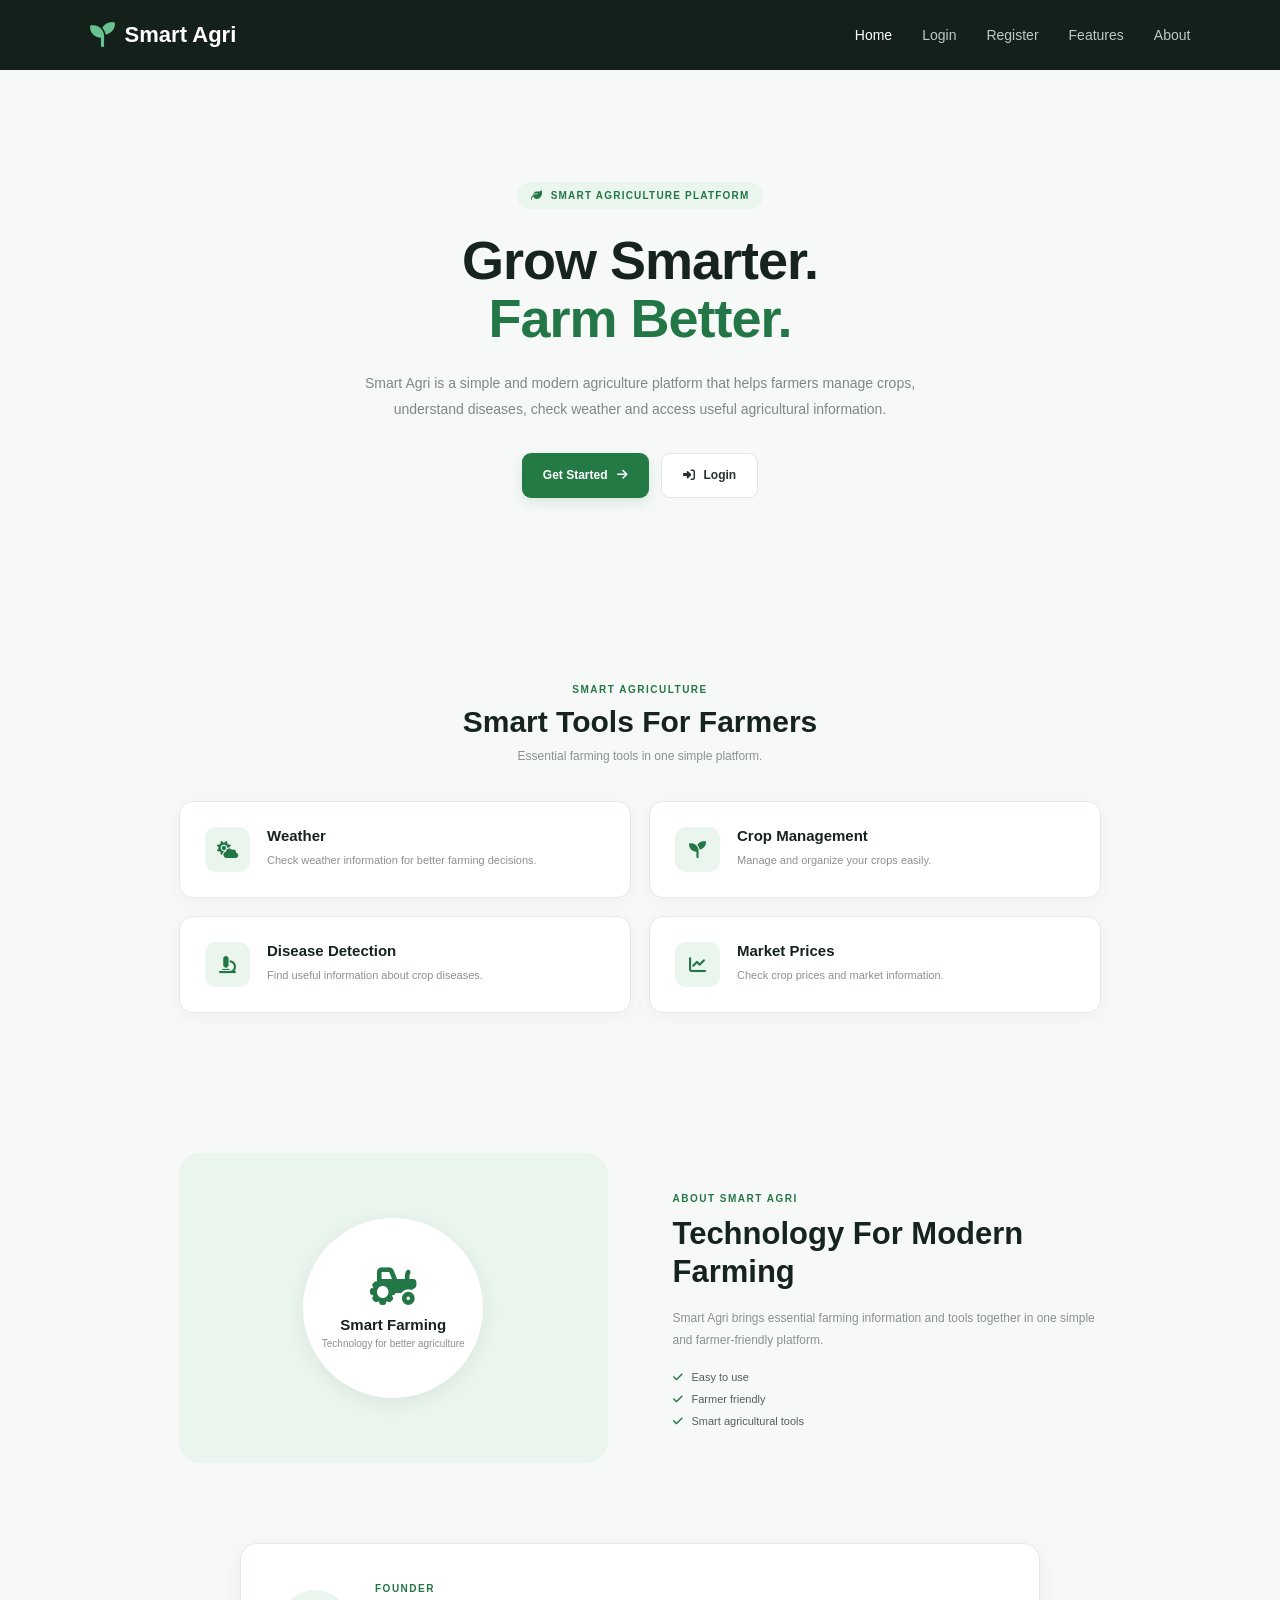
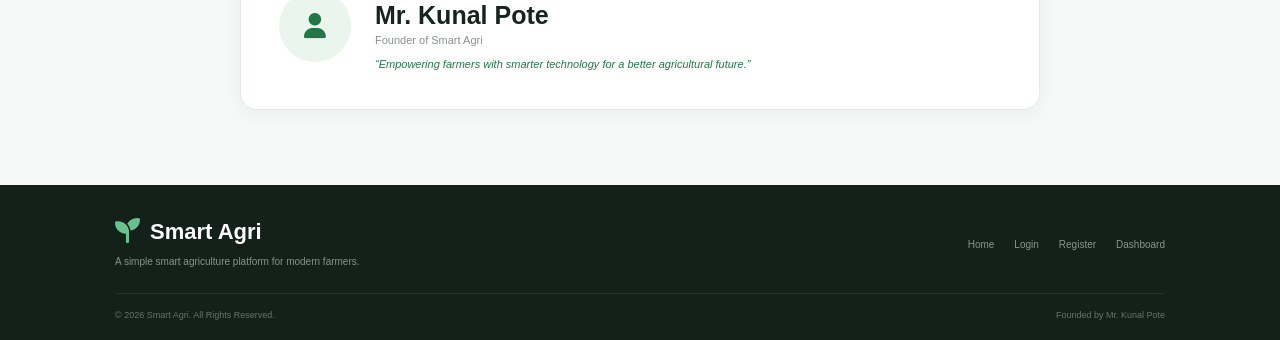
==== index.html @ 4801c4dd "Add files via upload" ====
<!DOCTYPE html>
<html lang="en">

<head>

<meta charset="UTF-8">
<meta name="viewport" content="width=device-width, initial-scale=1.0">

<title>Smart Agri</title>

<link rel="stylesheet"
href="https://cdnjs.cloudflare.com/ajax/libs/font-awesome/6.5.2/css/all.min.css">

<style>

*{
    margin:0;
    padding:0;
    box-sizing:border-box;
}

html{
    scroll-behavior:smooth;
}

body{
    font-family:"Segoe UI",Arial,sans-serif;
    background:#f7f9f8;
    color:#26332c;
    font-size:14px;
}


/* NAVBAR */

.navbar{
    height:70px;
    padding:0 7%;
    display:flex;
    align-items:center;
    justify-content:space-between;
    background:#14211a;
}

.logo{
    display:flex;
    align-items:center;
    gap:10px;
    color:#fff;
    font-size:22px;
    font-weight:700;
}

.logo i{
    color:#68c18e;
    font-size:25px;
}

.navbar nav{
    display:flex;
    gap:30px;
}

.navbar nav a{
    color:#bfc9c3;
    text-decoration:none;
    font-size:14px;
    transition:.2s;
}

.navbar nav a:hover,
.navbar nav a.active{
    color:#fff;
}


/* HERO */

.hero{
    max-width:950px;
    min-height:540px;
    margin:auto;
    padding:75px 6%;

    display:flex;
    align-items:center;
    justify-content:center;

    text-align:center;
}

.hero-content{
    max-width:680px;
}

.badge{
    display:inline-flex;
    align-items:center;
    gap:8px;

    padding:8px 14px;

    background:#eaf5ee;
    color:#237746;

    border-radius:20px;

    font-size:10px;
    font-weight:700;
    letter-spacing:1.2px;
}

.badge i{
    font-size:11px;
}

.hero h1{
    margin-top:22px;

    color:#17231d;

    font-size:54px;
    line-height:1.08;
    letter-spacing:-1px;
}

.hero h1 span{
    color:#237746;
}

.hero p{
    max-width:590px;

    margin:22px auto 0;

    color:#7d8982;

    font-size:14px;
    line-height:1.9;
}

.hero-buttons{
    display:flex;
    justify-content:center;
    gap:12px;

    margin-top:30px;
}

.btn{
    display:inline-flex;
    align-items:center;
    justify-content:center;
    gap:9px;

    min-height:45px;

    padding:0 21px;

    border-radius:9px;

    text-decoration:none;

    font-size:12px;
    font-weight:600;

    transition:.2s;
}

.btn-primary{
    background:#237a45;
    color:#fff;

    box-shadow:0 5px 14px rgba(31,122,77,.14);
}

.btn-primary:hover{
    background:#195f37;
    transform:translateY(-2px);
}

.btn-secondary{
    background:#fff;
    color:#26332c;

    border:1px solid #e1e8e4;
}

.btn-secondary:hover{
    border-color:#b8d4c3;
    transform:translateY(-2px);
}


/* FEATURES */

.features{
    max-width:1050px;
    margin:auto;

    padding:70px 5%;
}

.heading{
    text-align:center;

    margin-bottom:38px;
}

.heading span{
    color:#237746;

    font-size:10px;
    font-weight:700;

    letter-spacing:1.5px;
}

.heading h2{
    margin-top:9px;

    color:#17231d;

    font-size:30px;
}

.heading p{
    margin-top:10px;

    color:#89938d;

    font-size:12px;
}


.feature-grid{
    display:grid;

    grid-template-columns:repeat(2,1fr);

    gap:18px;
}

.feature-card{
    padding:25px;

    background:#fff;

    border:1px solid #e4ebe7;

    border-radius:14px;

    box-shadow:0 4px 18px rgba(25,45,34,.04);

    display:flex;
    align-items:flex-start;

    gap:17px;

    transition:.2s;
}

.feature-card:hover{
    transform:translateY(-3px);

    box-shadow:0 9px 25px rgba(25,45,34,.08);
}

.feature-icon{
    width:45px;
    height:45px;

    flex-shrink:0;

    display:flex;
    align-items:center;
    justify-content:center;

    border-radius:11px;

    background:#eaf5ee;
    color:#237746;

    font-size:17px;
}

.feature-card h3{
    color:#17231d;

    font-size:15px;
}

.feature-card p{
    margin-top:7px;

    color:#89938d;

    font-size:11px;

    line-height:1.7;
}


/* ABOUT */

.about{
    max-width:1050px;

    margin:auto;

    padding:70px 5%;

    display:grid;

    grid-template-columns:1fr 1fr;

    align-items:center;

    gap:65px;
}

.about-box{
    height:310px;

    display:flex;

    align-items:center;
    justify-content:center;

    background:#eaf5ee;

    border-radius:21px;
}

.about-circle{
    width:180px;
    height:180px;

    display:flex;

    flex-direction:column;

    align-items:center;
    justify-content:center;

    text-align:center;

    background:#fff;

    border-radius:50%;

    box-shadow:0 5px 20px rgba(25,45,34,.07);
}

.about-circle i{
    color:#237746;

    font-size:37px;

    margin-bottom:11px;
}

.about-circle h3{
    color:#17231d;

    font-size:15px;
}

.about-circle p{
    margin-top:5px;

    color:#89938d;

    font-size:10px;
}

.about-content span{
    color:#237746;

    font-size:10px;

    font-weight:700;

    letter-spacing:1.5px;
}

.about-content h2{
    margin-top:10px;

    color:#17231d;

    font-size:31px;

    line-height:1.25;
}

.about-content p{
    margin-top:16px;

    max-width:500px;

    color:#89938d;

    font-size:12px;

    line-height:1.8;
}

.about-list{
    margin-top:20px;

    display:grid;

    gap:10px;
}

.about-list div{
    display:flex;

    align-items:center;

    gap:9px;

    color:#536059;

    font-size:11px;
}

.about-list i{
    color:#237746;

    font-size:11px;
}


/* FOUNDER */

.founder{
    max-width:800px;

    margin:10px auto 75px;

    padding:35px 38px;

    background:#fff;

    border:1px solid #e4ebe7;

    border-radius:17px;

    box-shadow:0 5px 20px rgba(25,45,34,.05);

    display:flex;

    align-items:center;

    gap:24px;
}

.founder-icon{
    width:72px;
    height:72px;

    flex-shrink:0;

    display:flex;

    align-items:center;
    justify-content:center;

    background:#eaf5ee;

    color:#237746;

    border-radius:50%;

    font-size:25px;
}

.founder-info span{
    color:#237746;

    font-size:10px;

    font-weight:700;

    letter-spacing:1.5px;
}

.founder-info h2{
    margin-top:6px;

    color:#17231d;

    font-size:25px;
}

.founder-info p{
    margin-top:4px;

    color:#89938d;

    font-size:11px;
}

.quote{
    margin-top:10px;

    color:#237746;

    font-size:11px;

    font-style:italic;

    line-height:1.6;
}


/* FOOTER */

footer{
    background:#14211a;

    padding:34px 7% 20px;

    color:#fff;
}

.footer-content{
    max-width:1050px;

    margin:auto;

    display:flex;

    align-items:center;

    justify-content:space-between;

    gap:30px;
}

.footer-text p{
    margin-top:8px;

    max-width:320px;

    color:#87938c;

    font-size:10px;

    line-height:1.7;
}

.footer-links{
    display:flex;

    gap:20px;
}

.footer-links a{
    color:#89968f;

    text-decoration:none;

    font-size:10px;
}

.footer-links a:hover{
    color:#fff;
}

.footer-bottom{
    max-width:1050px;

    margin:23px auto 0;

    padding-top:16px;

    border-top:1px solid rgba(255,255,255,.08);

    display:flex;

    justify-content:space-between;

    color:#66736c;

    font-size:9px;
}


/* TABLET */

@media(max-width:850px){

    .hero{
        min-height:510px;

        padding:65px 6%;
    }

    .feature-grid{
        grid-template-columns:1fr;
    }

    .about{
        grid-template-columns:1fr;

        gap:42px;
    }

    .about-box{
        max-width:500px;

        width:100%;

        margin:auto;
    }

}


/* MOBILE */

@media(max-width:600px){

    .navbar{
        height:auto;

        padding:17px 5%;

        flex-direction:column;

        gap:14px;
    }

    .navbar nav{
        gap:16px;

        flex-wrap:wrap;

        justify-content:center;
    }

    .navbar nav a{
        font-size:11px;
    }


    .hero{
        min-height:480px;

        padding:55px 6%;
    }

    .hero h1{
        font-size:40px;
    }

    .hero p{
        font-size:12px;
    }

    .badge{
        font-size:9px;
    }

    .hero-buttons{
        flex-wrap:wrap;
    }


    .features{
        padding:55px 6%;
    }

    .heading h2{
        font-size:26px;
    }

    .heading p{
        font-size:11px;
    }


    .feature-card{
        padding:21px;
    }

    .feature-card h3{
        font-size:14px;
    }

    .feature-card p{
        font-size:10px;
    }


    .about{
        padding:55px 6%;
    }

    .about-content h2{
        font-size:27px;
    }

    .about-content p{
        font-size:11px;
    }


    .founder{
        margin:10px 5% 60px;

        padding:30px 22px;

        flex-direction:column;

        text-align:center;
    }


    .footer-content{
        flex-direction:column;

        text-align:center;
    }

    .footer-links{
        flex-wrap:wrap;

        justify-content:center;
    }

    .footer-bottom{
        flex-direction:column;

        gap:8px;

        text-align:center;
    }

}

</style>

</head>


<body>


<!-- NAVBAR -->

<header class="navbar">

    <div class="logo">

        <i class="fa-solid fa-seedling"></i>

        <span>Smart Agri</span>

    </div>


    <nav>

        <a href="index.html" class="active">
            Home
        </a>

        <a href="login.html">
            Login
        </a>

        <a href="register.html">
            Register
        </a>

        <a href="#features">
            Features
        </a>

        <a href="#about">
            About
        </a>

    </nav>

</header>



<!-- HERO -->

<section class="hero">

    <div class="hero-content">


        <div class="badge">

            <i class="fa-solid fa-leaf"></i>

            SMART AGRICULTURE PLATFORM

        </div>


        <h1>

            Grow Smarter.<br>

            <span>Farm Better.</span>

        </h1>


        <p>

            Smart Agri is a simple and modern agriculture
            platform that helps farmers manage crops,
            understand diseases, check weather and access
            useful agricultural information.

        </p>


        <div class="hero-buttons">


            <a href="register.html"
               class="btn btn-primary">

                Get Started

                <i class="fa-solid fa-arrow-right"></i>

            </a>


            <a href="login.html"
               class="btn btn-secondary">

                <i class="fa-solid fa-right-to-bracket"></i>

                Login

            </a>


        </div>


    </div>

</section>



<!-- FEATURES -->

<section class="features" id="features">


    <div class="heading">

        <span>SMART AGRICULTURE</span>

        <h2>Smart Tools For Farmers</h2>

        <p>
            Essential farming tools in one simple platform.
        </p>

    </div>



    <div class="feature-grid">


        <div class="feature-card">

            <div class="feature-icon">

                <i class="fa-solid fa-cloud-sun"></i>

            </div>

            <div>

                <h3>Weather</h3>

                <p>
                    Check weather information for
                    better farming decisions.
                </p>

            </div>

        </div>



        <div class="feature-card">

            <div class="feature-icon">

                <i class="fa-solid fa-seedling"></i>

            </div>

            <div>

                <h3>Crop Management</h3>

                <p>
                    Manage and organize your crops easily.
                </p>

            </div>

        </div>



        <div class="feature-card">

            <div class="feature-icon">

                <i class="fa-solid fa-microscope"></i>

            </div>

            <div>

                <h3>Disease Detection</h3>

                <p>
                    Find useful information about
                    crop diseases.
                </p>

            </div>

        </div>



        <div class="feature-card">

            <div class="feature-icon">

                <i class="fa-solid fa-chart-line"></i>

            </div>

            <div>

                <h3>Market Prices</h3>

                <p>
                    Check crop prices and market
                    information.
                </p>

            </div>

        </div>


    </div>

</section>



<!-- ABOUT -->

<section class="about" id="about">


    <div class="about-box">


        <div class="about-circle">

            <i class="fa-solid fa-tractor"></i>

            <h3>Smart Farming</h3>

            <p>
                Technology for better agriculture
            </p>

        </div>


    </div>



    <div class="about-content">


        <span>ABOUT SMART AGRI</span>


        <h2>

            Technology For
            Modern Farming

        </h2>


        <p>

            Smart Agri brings essential farming
            information and tools together in one
            simple and farmer-friendly platform.

        </p>


        <div class="about-list">


            <div>

                <i class="fa-solid fa-check"></i>

                Easy to use

            </div>


            <div>

                <i class="fa-solid fa-check"></i>

                Farmer friendly

            </div>


            <div>

                <i class="fa-solid fa-check"></i>

                Smart agricultural tools

            </div>


        </div>


    </div>


</section>



<!-- FOUNDER -->

<section class="founder">


    <div class="founder-icon">

        <i class="fa-solid fa-user"></i>

    </div>


    <div class="founder-info">


        <span>FOUNDER</span>


        <h2>
            Mr. Kunal Pote
        </h2>


        <p>
            Founder of Smart Agri
        </p>


        <div class="quote">

            “Empowering farmers with smarter
            technology for a better agricultural future.”

        </div>


    </div>


</section>



<!-- FOOTER -->

<footer>


    <div class="footer-content">


        <div class="footer-text">


            <div class="logo">

                <i class="fa-solid fa-seedling"></i>

                <span>Smart Agri</span>

            </div>


            <p>

                A simple smart agriculture platform
                for modern farmers.

            </p>


        </div>



        <div class="footer-links">


            <a href="index.html">
                Home
            </a>


            <a href="login.html">
                Login
            </a>


            <a href="register.html">
                Register
            </a>


            <a href="dashboard.html">
                Dashboard
            </a>


        </div>


    </div>



    <div class="footer-bottom">


        <span>
            © 2026 Smart Agri. All Rights Reserved.
        </span>


        <span>
            Founded by Mr. Kunal Pote
        </span>


    </div>


</footer>


</body>

</html>
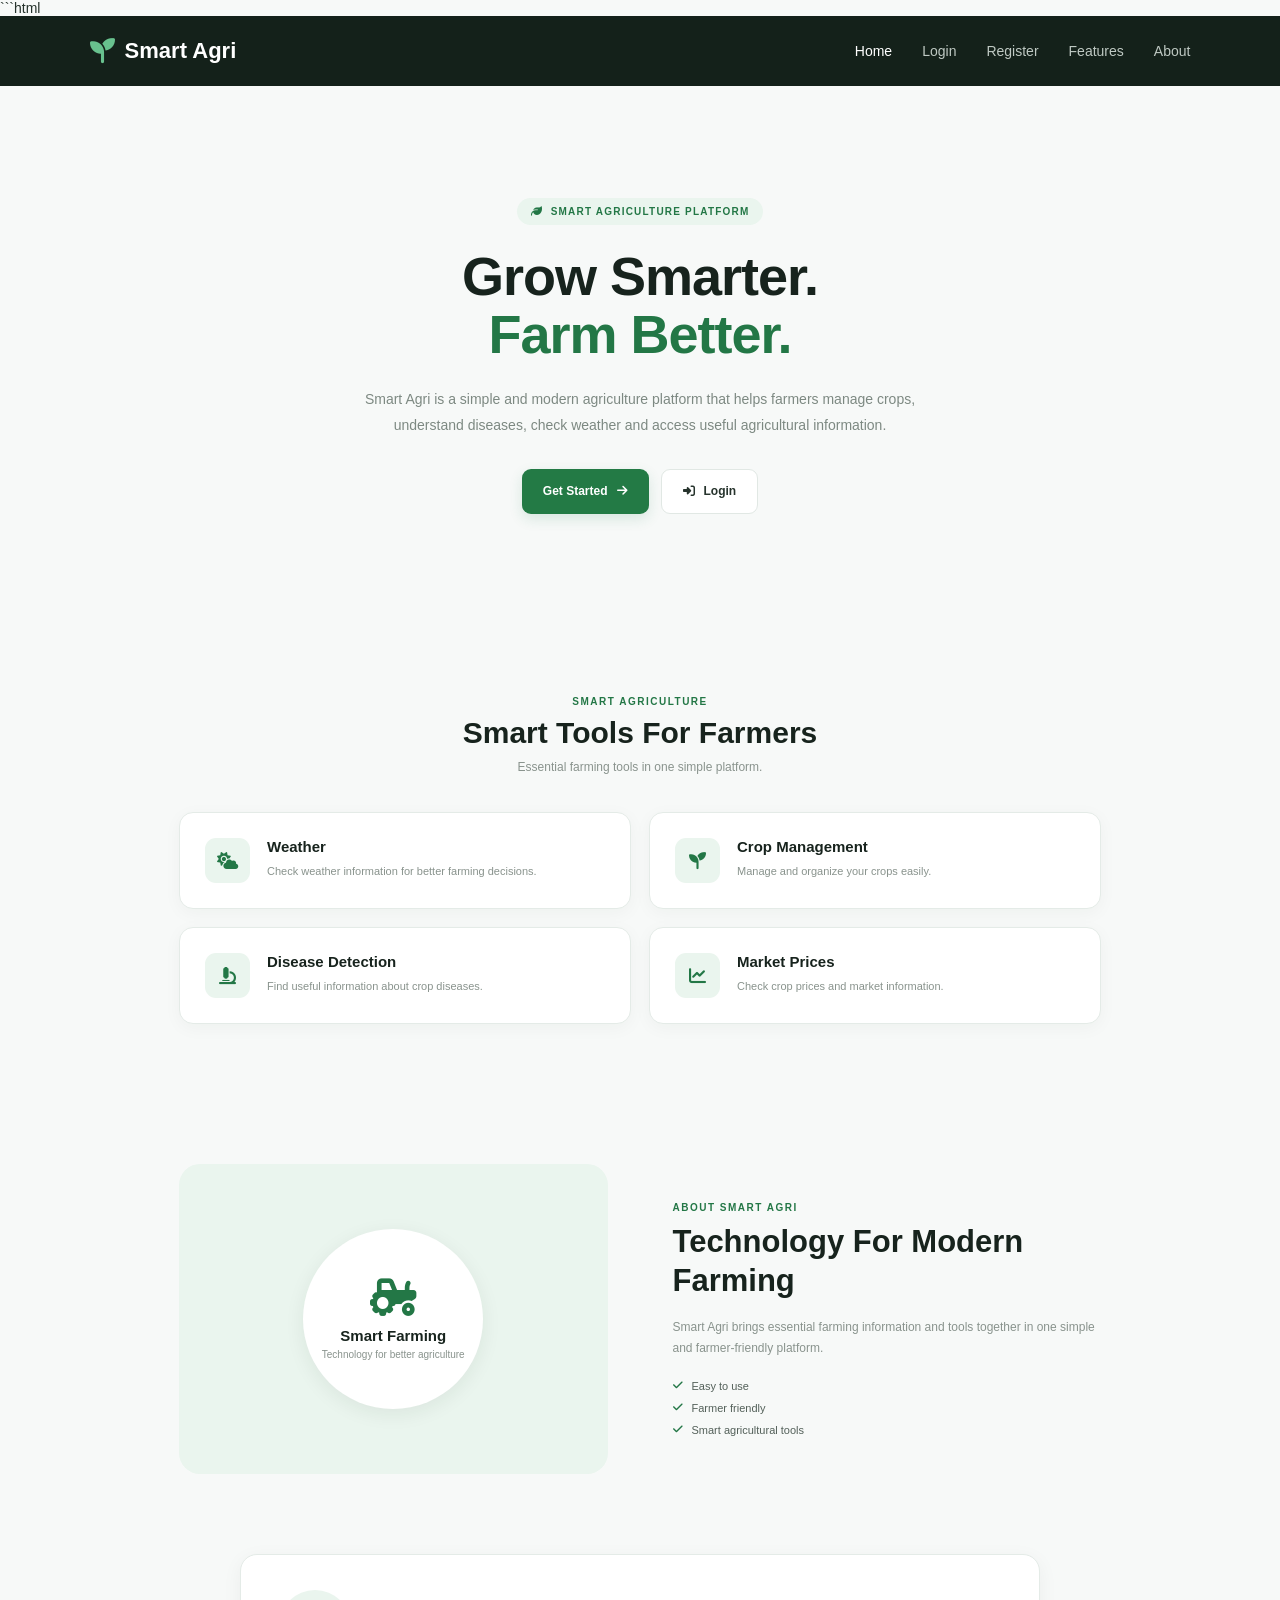
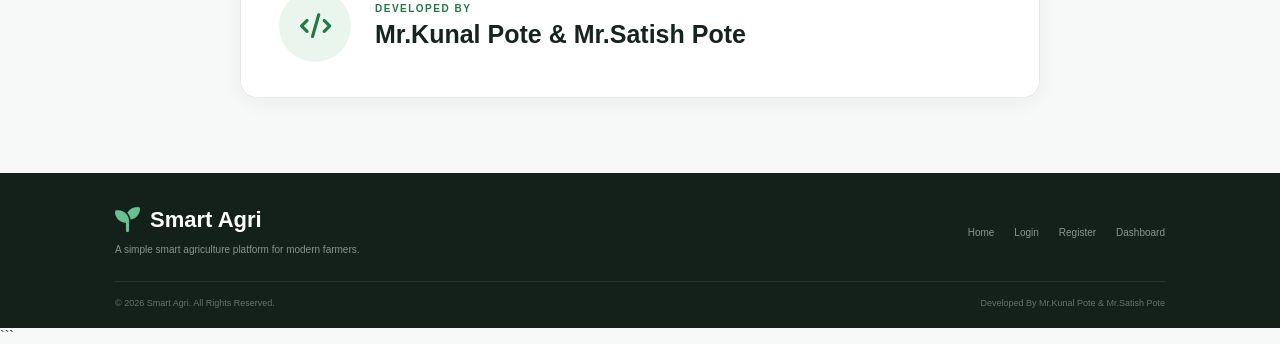
==== commit 0f8a4a74: "Update index.html" ====
--- a/index.html
+++ b/index.html
@@ -1,3 +1,4 @@
+```html
 <!DOCTYPE html>
 <html lang="en">
 
@@ -30,9 +31,6 @@
     font-size:14px;
 }
 
-
-/* NAVBAR */
-
 .navbar{
     height:70px;
     padding:0 7%;
@@ -73,19 +71,14 @@
     color:#fff;
 }
 
-
-/* HERO */
-
 .hero{
     max-width:950px;
     min-height:540px;
     margin:auto;
     padding:75px 6%;
-
     display:flex;
     align-items:center;
     justify-content:center;
-
     text-align:center;
 }
 
@@ -97,14 +90,10 @@
     display:inline-flex;
     align-items:center;
     gap:8px;
-
     padding:8px 14px;
-
     background:#eaf5ee;
     color:#237746;
-
     border-radius:20px;
-
     font-size:10px;
     font-weight:700;
     letter-spacing:1.2px;
@@ -116,9 +105,7 @@
 
 .hero h1{
     margin-top:22px;
-
     color:#17231d;
-
     font-size:54px;
     line-height:1.08;
     letter-spacing:-1px;
@@ -130,11 +117,8 @@
 
 .hero p{
     max-width:590px;
-
     margin:22px auto 0;
-
     color:#7d8982;
-
     font-size:14px;
     line-height:1.9;
 }
@@ -143,7 +127,6 @@
     display:flex;
     justify-content:center;
     gap:12px;
-
     margin-top:30px;
 }
 
@@ -152,25 +135,18 @@
     align-items:center;
     justify-content:center;
     gap:9px;
-
     min-height:45px;
-
     padding:0 21px;
-
     border-radius:9px;
-
     text-decoration:none;
-
     font-size:12px;
     font-weight:600;
-
     transition:.2s;
 }
 
 .btn-primary{
     background:#237a45;
     color:#fff;
-
     box-shadow:0 5px 14px rgba(31,122,77,.14);
 }
 
@@ -182,7 +158,6 @@
 .btn-secondary{
     background:#fff;
     color:#26332c;
-
     border:1px solid #e1e8e4;
 }
 
@@ -191,378 +166,258 @@
     transform:translateY(-2px);
 }
 
-
-/* FEATURES */
-
 .features{
     max-width:1050px;
     margin:auto;
-
     padding:70px 5%;
 }
 
 .heading{
     text-align:center;
-
     margin-bottom:38px;
 }
 
 .heading span{
     color:#237746;
-
     font-size:10px;
     font-weight:700;
-
     letter-spacing:1.5px;
 }
 
 .heading h2{
     margin-top:9px;
-
     color:#17231d;
-
     font-size:30px;
 }
 
 .heading p{
     margin-top:10px;
-
     color:#89938d;
-
     font-size:12px;
 }
-
 
 .feature-grid{
     display:grid;
-
     grid-template-columns:repeat(2,1fr);
-
     gap:18px;
 }
 
 .feature-card{
     padding:25px;
-
     background:#fff;
-
     border:1px solid #e4ebe7;
-
     border-radius:14px;
-
     box-shadow:0 4px 18px rgba(25,45,34,.04);
-
     display:flex;
     align-items:flex-start;
-
     gap:17px;
-
     transition:.2s;
 }
 
 .feature-card:hover{
     transform:translateY(-3px);
-
     box-shadow:0 9px 25px rgba(25,45,34,.08);
 }
 
 .feature-icon{
     width:45px;
     height:45px;
-
     flex-shrink:0;
-
     display:flex;
     align-items:center;
     justify-content:center;
-
     border-radius:11px;
-
     background:#eaf5ee;
     color:#237746;
-
     font-size:17px;
 }
 
 .feature-card h3{
     color:#17231d;
-
     font-size:15px;
 }
 
 .feature-card p{
     margin-top:7px;
-
     color:#89938d;
-
     font-size:11px;
-
     line-height:1.7;
 }
-
-
-/* ABOUT */
 
 .about{
     max-width:1050px;
-
     margin:auto;
-
     padding:70px 5%;
-
     display:grid;
-
     grid-template-columns:1fr 1fr;
-
-    align-items:center;
-
+    align-items:center;
     gap:65px;
 }
 
 .about-box{
     height:310px;
-
-    display:flex;
-
+    display:flex;
     align-items:center;
     justify-content:center;
-
     background:#eaf5ee;
-
     border-radius:21px;
 }
 
 .about-circle{
     width:180px;
     height:180px;
-
-    display:flex;
-
+    display:flex;
     flex-direction:column;
-
     align-items:center;
     justify-content:center;
-
     text-align:center;
-
     background:#fff;
-
     border-radius:50%;
-
     box-shadow:0 5px 20px rgba(25,45,34,.07);
 }
 
 .about-circle i{
     color:#237746;
-
     font-size:37px;
-
     margin-bottom:11px;
 }
 
 .about-circle h3{
     color:#17231d;
-
     font-size:15px;
 }
 
 .about-circle p{
     margin-top:5px;
-
     color:#89938d;
-
     font-size:10px;
 }
 
 .about-content span{
     color:#237746;
-
     font-size:10px;
-
     font-weight:700;
-
     letter-spacing:1.5px;
 }
 
 .about-content h2{
     margin-top:10px;
-
     color:#17231d;
-
     font-size:31px;
-
     line-height:1.25;
 }
 
 .about-content p{
     margin-top:16px;
-
     max-width:500px;
-
     color:#89938d;
-
     font-size:12px;
-
     line-height:1.8;
 }
 
 .about-list{
     margin-top:20px;
-
     display:grid;
-
     gap:10px;
 }
 
 .about-list div{
     display:flex;
-
-    align-items:center;
-
+    align-items:center;
     gap:9px;
-
     color:#536059;
-
     font-size:11px;
 }
 
 .about-list i{
     color:#237746;
-
     font-size:11px;
 }
-
-
-/* FOUNDER */
 
 .founder{
     max-width:800px;
-
     margin:10px auto 75px;
-
     padding:35px 38px;
-
     background:#fff;
-
     border:1px solid #e4ebe7;
-
     border-radius:17px;
-
     box-shadow:0 5px 20px rgba(25,45,34,.05);
-
-    display:flex;
-
-    align-items:center;
-
+    display:flex;
+    align-items:center;
     gap:24px;
 }
 
 .founder-icon{
     width:72px;
     height:72px;
-
     flex-shrink:0;
-
-    display:flex;
-
+    display:flex;
     align-items:center;
     justify-content:center;
-
     background:#eaf5ee;
-
     color:#237746;
-
     border-radius:50%;
-
     font-size:25px;
 }
 
 .founder-info span{
     color:#237746;
-
     font-size:10px;
-
     font-weight:700;
-
     letter-spacing:1.5px;
 }
 
 .founder-info h2{
     margin-top:6px;
-
     color:#17231d;
-
     font-size:25px;
 }
 
 .founder-info p{
     margin-top:4px;
-
     color:#89938d;
-
     font-size:11px;
 }
 
 .quote{
     margin-top:10px;
-
     color:#237746;
-
     font-size:11px;
-
     font-style:italic;
-
     line-height:1.6;
 }
-
-
-/* FOOTER */
 
 footer{
     background:#14211a;
-
     padding:34px 7% 20px;
-
     color:#fff;
 }
 
 .footer-content{
     max-width:1050px;
-
     margin:auto;
-
-    display:flex;
-
-    align-items:center;
-
+    display:flex;
+    align-items:center;
     justify-content:space-between;
-
     gap:30px;
 }
 
 .footer-text p{
     margin-top:8px;
-
     max-width:320px;
-
     color:#87938c;
-
     font-size:10px;
-
     line-height:1.7;
 }
 
 .footer-links{
     display:flex;
-
     gap:20px;
 }
 
 .footer-links a{
     color:#89968f;
-
     text-decoration:none;
-
     font-size:10px;
 }
 
@@ -572,30 +427,19 @@
 
 .footer-bottom{
     max-width:1050px;
-
     margin:23px auto 0;
-
     padding-top:16px;
-
     border-top:1px solid rgba(255,255,255,.08);
-
-    display:flex;
-
+    display:flex;
     justify-content:space-between;
-
     color:#66736c;
-
     font-size:9px;
 }
-
-
-/* TABLET */
 
 @media(max-width:850px){
 
     .hero{
         min-height:510px;
-
         padding:65px 6%;
     }
 
@@ -605,40 +449,29 @@
 
     .about{
         grid-template-columns:1fr;
-
         gap:42px;
     }
 
     .about-box{
         max-width:500px;
-
         width:100%;
-
         margin:auto;
     }
 
 }
-
-
-/* MOBILE */
 
 @media(max-width:600px){
 
     .navbar{
         height:auto;
-
         padding:17px 5%;
-
         flex-direction:column;
-
         gap:14px;
     }
 
     .navbar nav{
         gap:16px;
-
         flex-wrap:wrap;
-
         justify-content:center;
     }
 
@@ -646,10 +479,8 @@
         font-size:11px;
     }
 
-
     .hero{
         min-height:480px;
-
         padding:55px 6%;
     }
 
@@ -669,7 +500,6 @@
         flex-wrap:wrap;
     }
 
-
     .features{
         padding:55px 6%;
     }
@@ -682,7 +512,6 @@
         font-size:11px;
     }
 
-
     .feature-card{
         padding:21px;
     }
@@ -695,7 +524,6 @@
         font-size:10px;
     }
 
-
     .about{
         padding:55px 6%;
     }
@@ -708,35 +536,30 @@
         font-size:11px;
     }
 
-
     .founder{
         margin:10px 5% 60px;
-
         padding:30px 22px;
-
         flex-direction:column;
-
         text-align:center;
     }
 
+    .founder-info h2{
+        font-size:21px;
+    }
 
     .footer-content{
         flex-direction:column;
-
         text-align:center;
     }
 
     .footer-links{
         flex-wrap:wrap;
-
         justify-content:center;
     }
 
     .footer-bottom{
         flex-direction:column;
-
         gap:8px;
-
         text-align:center;
     }
 
@@ -746,12 +569,8 @@
 
 </head>
 
-
 <body>
 
-
-<!-- NAVBAR -->
-
 <header class="navbar">
 
     <div class="logo">
@@ -761,7 +580,6 @@
         <span>Smart Agri</span>
 
     </div>
-
 
     <nav>
 
@@ -789,15 +607,10 @@
 
 </header>
 
-
-
-<!-- HERO -->
-
 <section class="hero">
 
     <div class="hero-content">
 
-
         <div class="badge">
 
             <i class="fa-solid fa-leaf"></i>
@@ -806,7 +619,6 @@
 
         </div>
 
-
         <h1>
 
             Grow Smarter.<br>
@@ -814,7 +626,6 @@
             <span>Farm Better.</span>
 
         </h1>
-
 
         <p>
 
@@ -825,9 +636,7 @@
 
         </p>
 
-
         <div class="hero-buttons">
-
 
             <a href="register.html"
                class="btn btn-primary">
@@ -838,7 +647,6 @@
 
             </a>
 
-
             <a href="login.html"
                class="btn btn-secondary">
 
@@ -848,20 +656,13 @@
 
             </a>
 
-
         </div>
 
-
     </div>
 
 </section>
 
-
-
-<!-- FEATURES -->
-
 <section class="features" id="features">
-
 
     <div class="heading">
 
@@ -875,10 +676,7 @@
 
     </div>
 
-
-
     <div class="feature-grid">
-
 
         <div class="feature-card">
 
@@ -901,8 +699,6 @@
 
         </div>
 
-
-
         <div class="feature-card">
 
             <div class="feature-icon">
@@ -922,8 +718,6 @@
             </div>
 
         </div>
-
-
 
         <div class="feature-card">
 
@@ -946,8 +740,6 @@
 
         </div>
 
-
-
         <div class="feature-card">
 
             <div class="feature-icon">
@@ -969,20 +761,13 @@
 
         </div>
 
-
     </div>
 
 </section>
 
-
-
-<!-- ABOUT -->
-
 <section class="about" id="about">
 
-
     <div class="about-box">
-
 
         <div class="about-circle">
 
@@ -996,16 +781,11 @@
 
         </div>
 
-
     </div>
 
-
-
     <div class="about-content">
 
-
         <span>ABOUT SMART AGRI</span>
-
 
         <h2>
 
@@ -1013,7 +793,6 @@
             Modern Farming
 
         </h2>
-
 
         <p>
 
@@ -1023,10 +802,8 @@
 
         </p>
 
-
         <div class="about-list">
 
-
             <div>
 
                 <i class="fa-solid fa-check"></i>
@@ -1035,7 +812,6 @@
 
             </div>
 
-
             <div>
 
                 <i class="fa-solid fa-check"></i>
@@ -1044,7 +820,6 @@
 
             </div>
 
-
             <div>
 
                 <i class="fa-solid fa-check"></i>
@@ -1053,71 +828,38 @@
 
             </div>
 
-
         </div>
 
-
     </div>
 
-
 </section>
 
-
-
-<!-- FOUNDER -->
-
 <section class="founder">
 
-
     <div class="founder-icon">
 
-        <i class="fa-solid fa-user"></i>
+        <i class="fa-solid fa-code"></i>
 
     </div>
 
-
     <div class="founder-info">
 
-
-        <span>FOUNDER</span>
-
+        <span>DEVELOPED BY</span>
 
         <h2>
-            Mr. Kunal Pote
+            Mr.Kunal Pote & Mr.Satish Pote
         </h2>
 
-
-        <p>
-            Founder of Smart Agri
-        </p>
-
-
-        <div class="quote">
-
-            “Empowering farmers with smarter
-            technology for a better agricultural future.”
-
-        </div>
-
-
     </div>
 
-
 </section>
 
-
-
-<!-- FOOTER -->
-
 <footer>
 
-
     <div class="footer-content">
 
-
         <div class="footer-text">
 
-
             <div class="logo">
 
                 <i class="fa-solid fa-seedling"></i>
@@ -1125,7 +867,6 @@
                 <span>Smart Agri</span>
 
             </div>
-
 
             <p>
 
@@ -1134,60 +875,45 @@
 
             </p>
 
-
         </div>
 
-
-
         <div class="footer-links">
-
 
             <a href="index.html">
                 Home
             </a>
 
-
             <a href="login.html">
                 Login
             </a>
 
-
             <a href="register.html">
                 Register
             </a>
 
-
             <a href="dashboard.html">
                 Dashboard
             </a>
 
-
         </div>
 
-
     </div>
 
-
-
     <div class="footer-bottom">
-
 
         <span>
             © 2026 Smart Agri. All Rights Reserved.
         </span>
 
-
         <span>
-            Founded by Mr. Kunal Pote
+            Developed By Mr.Kunal Pote & Mr.Satish Pote
         </span>
 
-
     </div>
 
-
 </footer>
 
-
 </body>
 
-</html>+</html>
+```
